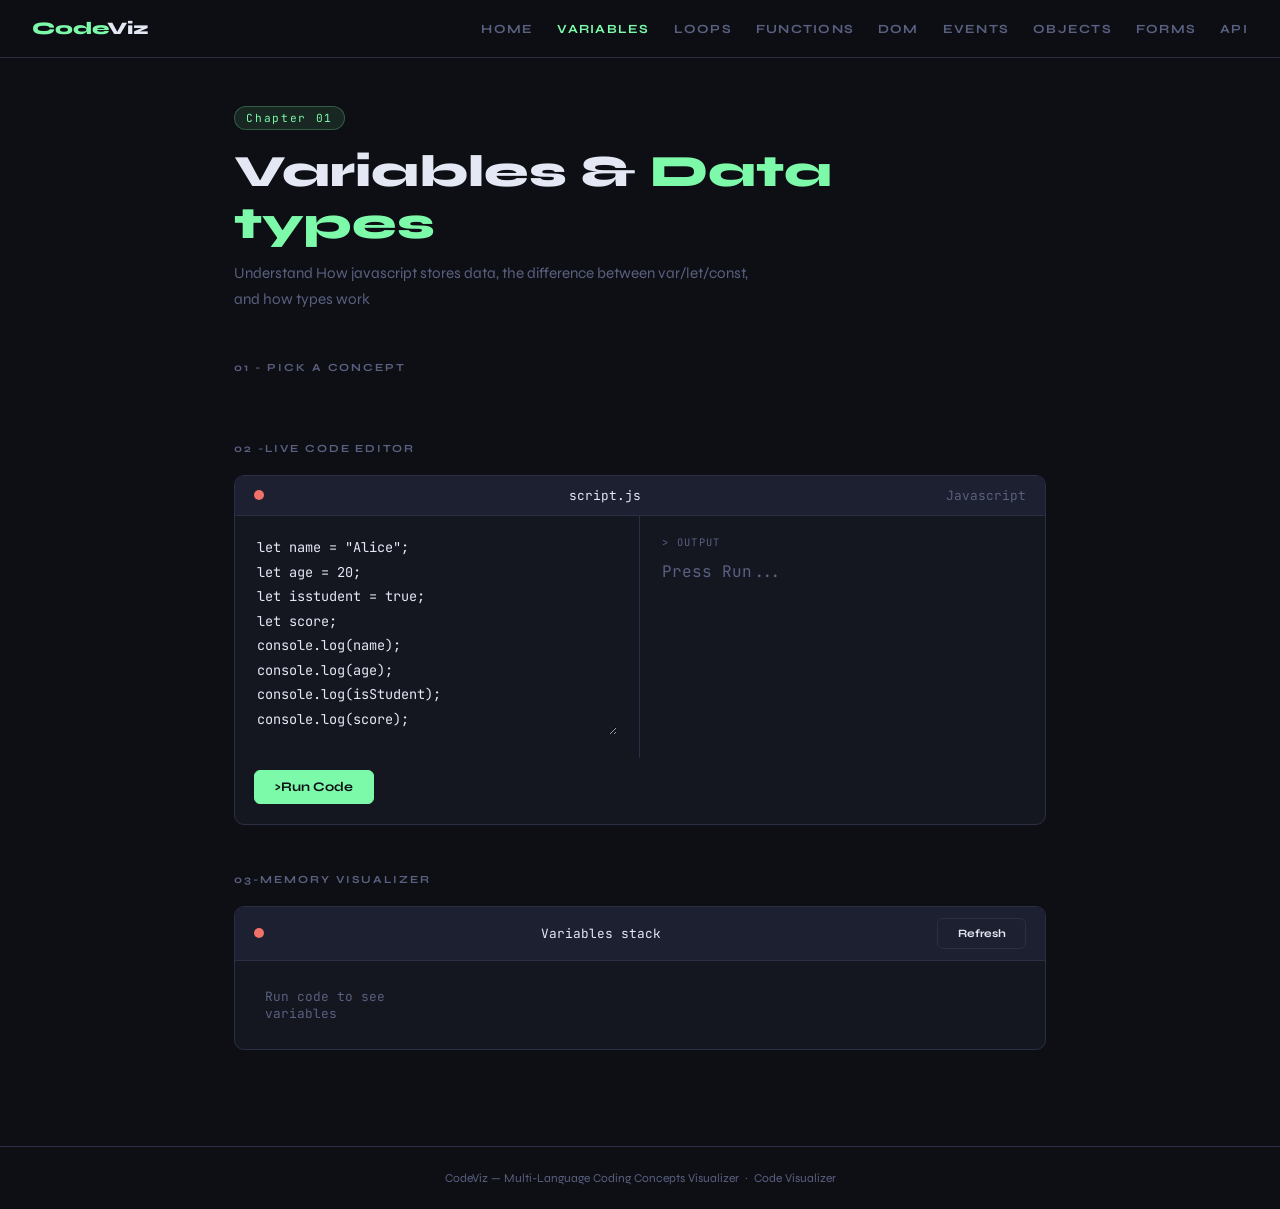
==== variables.html @ dc91229d "Initial commit" ====
<!DOCTYPE html>
<html lang="en">
<head>
  <meta charset="UTF-8"/>
  <meta name="viewport" content="width=device-width, initial-scale=1.0"/>
  <title>Variables - CodeViz</title>
  <link href="https://fonts.googleapis.com/css2?family=JetBrains+Mono:wght@400;600&family=Syne:wght@400;700;800&display=swap" rel="stylesheet"/>
  <link rel="stylesheet" href="style.css"/>
</head>
<body>
    <div id="nav"></div>
    <div class="page">
        <div class="tag">Chapter 01</div>
        <h1>Variables &amp; <em>Data types</em></h1>
        <p class="subtitle">Understand How javascript stores data, the difference between var/let/const, and how types work</p>


        <div class="section">
            <div class="section-label">01 - pick a Concept</div>
            <div class="concept-grid" id="concept-cards"></div>

            <div class="section">
                <div class="section-label">02 -Live Code Editor</div>
                <div class="card">
                    <div class="card-head">
                        <div class="dots"><span class="d-r"><span class="d-y"></span><span class="d-g"></span></div>
                        <div>script.js</div>
                        <div style="color:var(--muted); font-size: 7 rem;">Javascript</div>
                    </div>
                    <div class="editor-wrap">
                        <div class="editor-pane">
                            <textarea id="code-editor" spellcheck="false">let name = "Alice";
let age = 20;
let isstudent = true;
let score;
console.log(name);
console.log(age);
console.log(isStudent);
console.log(score);
console.log(typeof name);
console.log(type of age);


                            </textarea>
                        </div>
                        <div class="output-pane">
                            <div class="output-label">> Output</div>
                            <div id="output-display" style="min-height:160px"><span style="color: var(--muted); font-family: var(--mono);font-size: 8 rem;">Press Run...</span></div>
                        </div>
                    </div>
                    <div style="padding:0.75rem 1.2rem 1.2rem">
                        <button class="btn btn-green" onclick="runCode()">>Run Code</button>
                    </div>
                </div>
            </div>
            <div class="section">
                <div class="section-label">03-Memory Visualizer</div>
                <div class="card">
                    <div class="card-head">
                        <div class="dots"><span class="d-r"><span class="d-y"></span><span class="d-g"></span></div>
                        <div>Variables stack</div>
                        <button class="btn btn-outline" onclick="runCode()" style="padding: 0.2 rem 0.6 rem; font-size: 0.7rem;">Refresh</button>
                    </div>
                    <div class="memory-grid" id="memory-grid">
                        <span style="color: var(--muted); font-family: var(--mono); font-size: 0.8rem; padding: 0.5rem;">Run code to see variables</span>
                    </div>
                </div>
            </div>

            
        </div>
    </div>
    <div id="footer"></div>
    <script src="components.js"></script>
</body>
</html>
---- style.css ----
/* ============================================================
   CodeViz — Global Stylesheet
   Used by: index, variables, loops, functions, dom,
            events, objects, forms, api
   ============================================================ */

/* ── RESET ── */
*, *::before, *::after { box-sizing: border-box; margin: 0; padding: 0; }

/* ── VARIABLES ── */
:root {
  --bg:       #0d0f14;
  --surface:  #141720;
  --surface2: #1c2030;
  --border:   #2a2f45;
  --accent:   #7df9aa;
  --yellow:   #f9c74f;
  --red:      #f07167;
  --blue:     #80b4f9;
  --purple:   #a78bfa;
  --muted:    #5a6080;
  --text:     #e4e8f5;
  --mono:     'JetBrains Mono', monospace;
  --sans:     'Syne', sans-serif;
  --radius:   10px;
}

/* ── BASE ── */
html { scroll-behavior: smooth; }

body {
  background: var(--bg);
  color: var(--text);
  font-family: var(--sans);
  min-height: 100vh;
}

/* ── NAV ── */
nav {
  display: flex;
  align-items: center;
  justify-content: space-between;
  padding: 0 2rem;
  height: 58px;
  background: rgba(13,15,20,.9);
  backdrop-filter: blur(12px);
  border-bottom: 1px solid var(--border);
  position: sticky;
  top: 0;
  z-index: 100;
}
.logo { font-size: 1.1rem; font-weight: 800; color: var(--accent); }
.logo span { color: var(--text); }
.nav-links { display: flex; gap: 1.5rem; }
.nav-links a {
  font-size: .78rem;
  font-weight: 700;
  letter-spacing: .1em;
  text-transform: uppercase;
  color: var(--muted);
  text-decoration: none;
  transition: color .2s;
}
.nav-links a:hover,
.nav-links a.active { color: var(--accent); }

/* ── PAGE WRAPPER ── */
.page {
  max-width: 860px;
  margin: 0 auto;
  padding: 3rem 1.5rem 4rem;
}

/* ── HERO ── */
.tag {
  display: inline-block;
  font-family: var(--mono);
  font-size: .7rem;
  letter-spacing: .15em;
  background: rgba(125,249,170,.1);
  color: var(--accent);
  border: 1px solid rgba(125,249,170,.25);
  padding: .25rem .7rem;
  border-radius: 999px;
  margin-bottom: 1rem;
}
h1 {
  font-size: clamp(1.8rem, 4vw, 2.8rem);
  font-weight: 800;
  line-height: 1.15;
  margin-bottom: .75rem;
}
h1 em { font-style: normal; color: var(--accent); }
.subtitle {
  font-size: .95rem;
  color: var(--muted);
  line-height: 1.7;
  max-width: 520px;
}

/* ── SECTION ── */
.section { margin-top: 3rem; }
.section-label {
  font-size: .68rem;
  font-weight: 700;
  letter-spacing: .18em;
  text-transform: uppercase;
  color: var(--muted);
  margin-bottom: 1.25rem;
}

/* ── CARD ── */
.card {
  background: var(--surface);
  border: 1px solid var(--border);
  border-radius: var(--radius);
  overflow: hidden;
}
.card-head {
  display: flex;
  align-items: center;
  justify-content: space-between;
  padding: .7rem 1.2rem;
  background: var(--surface2);
  border-bottom: 1px solid var(--border);
  font-family: var(--mono);
  font-size: .8rem;
}

/* ── DOTS ── */
.dots { display: flex; gap: .35rem; }
.dots span { width: 10px; height: 10px; border-radius: 50%; }
.d-r { background: var(--red); }
.d-y { background: var(--yellow); }
.d-g { background: var(--accent); }

/* ── TABS ── */
.tabs { display: flex; gap: .5rem; margin-bottom: 1rem; flex-wrap: wrap; }
.tab {
  font-family: var(--mono);
  font-size: .78rem;
  font-weight: 600;
  padding: .4rem 1rem;
  border-radius: 6px;
  cursor: pointer;
  border: 1px solid var(--border);
  color: var(--muted);
  background: var(--surface2);
  transition: all .2s;
}
.tab.active { color: var(--bg); background: var(--accent); border-color: var(--accent); }

/* ── CODE BLOCK ── */
.code-block {
  font-family: var(--mono);
  font-size: .83rem;
  line-height: 1.9;
  padding: 1.2rem 1.4rem;
  white-space: pre-wrap;
}
/* syntax colours */
.kw  { color: var(--purple); }
.str { color: var(--yellow); }
.num { color: var(--blue); }
.fn  { color: var(--blue); }
.cmt { color: var(--muted); }

/* ── TWO-COLUMN LAYOUT ── */
.two-col { display: grid; grid-template-columns: 1fr 1fr; }
@media (max-width: 600px) { .two-col { grid-template-columns: 1fr; } }
.explain {
  padding: 1.2rem 1.4rem;
  font-size: .88rem;
  line-height: 1.75;
  color: var(--muted);
  border-left: 1px solid var(--border);
}

/* ── BUTTONS ── */
.btn {
  font-family: var(--sans);
  font-size: .82rem;
  font-weight: 700;
  padding: .5rem 1.2rem;
  border-radius: 6px;
  cursor: pointer;
  border: 1px solid var(--border);
  transition: opacity .15s, transform .1s;
}
.btn:active { transform: scale(.97); }
.btn:hover  { opacity: .85; }
.btn-green  { background: var(--accent); color: var(--bg); border-color: var(--accent); }
.btn-blue   { background: var(--blue);   color: var(--bg); border-color: var(--blue); }
.btn-yellow { background: var(--yellow); color: var(--bg); border-color: var(--yellow); }
.btn-outline {
  background: var(--surface2);
  color: var(--text);
  border-color: var(--border);
}
.btn-outline:hover { border-color: var(--accent); color: var(--accent); }

/* ── INPUTS ── */
.form-input {
  width: 100%;
  font-family: var(--mono);
  font-size: .85rem;
  padding: .6rem .9rem;
  background: var(--surface2);
  border: 1px solid var(--border);
  color: var(--text);
  border-radius: 7px;
  transition: border-color .2s;
}
.form-input:focus  { outline: none; border-color: var(--accent); }
.form-input.valid  { border-color: var(--accent); }
.form-input.invalid{ border-color: var(--red); }

/* ── TABLE ── */
.table-wrap { overflow-x: auto; }
table { width: 100%; border-collapse: collapse; font-size: .83rem; }
th {
  font-family: var(--mono);
  font-size: .7rem;
  letter-spacing: .1em;
  text-transform: uppercase;
  color: var(--muted);
  text-align: left;
  padding: .7rem 1rem;
  border-bottom: 1px solid var(--border);
}
td {
  padding: .7rem 1rem;
  border-bottom: 1px solid rgba(42,47,69,.6);
  vertical-align: top;
  line-height: 1.6;
}
td:first-child { font-family: var(--mono); font-weight: 600; color: var(--accent); }
tr:last-child td { border-bottom: none; }
tr:hover td { background: var(--surface2); }

/* ── QUIZ ── */
.quiz-q {
  font-size: .95rem;
  font-weight: 700;
  margin-bottom: 1rem;
  line-height: 1.5;
}
.quiz-q code {
  font-family: var(--mono);
  background: var(--surface2);
  padding: .1rem .4rem;
  border-radius: 4px;
  color: var(--yellow);
}
.options { display: flex; flex-direction: column; gap: .5rem; }
.option {
  padding: .75rem 1rem;
  border-radius: 8px;
  cursor: pointer;
  border: 1px solid var(--border);
  background: var(--surface2);
  font-size: .88rem;
  transition: border-color .2s;
}
.option:hover   { border-color: var(--accent); }
.option.correct { border-color: var(--accent); background: rgba(125,249,170,.08); color: var(--accent); }
.option.wrong   { border-color: var(--red);    background: rgba(240,113,103,.08); color: var(--red); }
.option.off     { pointer-events: none; }
.feedback {
  margin-top: 1rem;
  padding: .75rem 1rem;
  border-radius: 8px;
  font-size: .85rem;
  display: none;
}
.feedback.show { display: block; }
.feedback.ok { background: rgba(125,249,170,.07); border: 1px solid rgba(125,249,170,.25); color: var(--accent); }
.feedback.no { background: rgba(240,113,103,.07); border: 1px solid rgba(240,113,103,.25); color: var(--red); }
.next-btn {
  display: none;
  margin-top: 1rem;
  font-family: var(--sans);
  font-size: .82rem;
  font-weight: 700;
  padding: .5rem 1.2rem;
  border-radius: 6px;
  cursor: pointer;
  background: var(--surface2);
  border: 1px solid var(--border);
  color: var(--text);
}
.next-btn.show  { display: inline-block; }
.next-btn:hover { border-color: var(--blue); }
.score-display  { font-family: var(--mono); font-size: .75rem; color: var(--muted); }

/* ── QUIZ AREA PADDING ── */
.quiz-pad { padding: 1.2rem 1.4rem; }

/* ── FOOTER ── */
footer {
  text-align: center;
  padding: 1.5rem;
  color: var(--muted);
  font-size: .75rem;
  border-top: 1px solid var(--border);
  margin-top: 2rem;
}

/* ── INDEX PAGE ── */
/* dot-grid background */
.dot-bg::before {
  content: '';
  position: fixed; inset: 0; z-index: 0;
  background-image: radial-gradient(circle, #2a2f45 1px, transparent 1px);
  background-size: 28px 28px;
  opacity: .45;
  pointer-events: none;
}
.page-z { position: relative; z-index: 1; }

/* hero stats */
.stats { display: flex; gap: 2rem; flex-wrap: wrap; }
.stat-item { display: flex; flex-direction: column; gap: .2rem; }
.stat-num { font-family: var(--mono); font-size: 1.5rem; font-weight: 600; color: var(--text); }
.stat-label { font-size: .72rem; letter-spacing: .1em; text-transform: uppercase; color: var(--muted); }
.stat-divider { width: 1px; background: var(--border); align-self: stretch; }

/* chapter cards */
.chapter-grid {
  display: grid;
  grid-template-columns: repeat(auto-fill, minmax(260px, 1fr));
  gap: 1rem;
}
.chapter-card {
  position: relative;
  background: var(--surface);
  border: 1px solid var(--border);
  border-radius: 10px;
  padding: 1.4rem;
  text-decoration: none;
  color: inherit;
  display: flex; flex-direction: column; gap: .6rem;
  transition: border-color .2s, transform .2s, box-shadow .2s;
  overflow: hidden;
}
.chapter-card::after {
  content: '';
  position: absolute; top: 0; left: 0; right: 0; height: 2px;
  background: var(--card-accent, var(--accent));
  transform: scaleX(0); transform-origin: left;
  transition: transform .25s ease;
}
.chapter-card:hover {
  transform: translateY(-3px);
  border-color: var(--card-accent, var(--accent));
  box-shadow: 0 8px 30px rgba(0,0,0,.35);
}
.chapter-card:hover::after { transform: scaleX(1); }
.chapter-card.locked { opacity: .4; pointer-events: none; }
.card-num { font-family: var(--mono); font-size: .68rem; font-weight: 600; color: var(--card-accent, var(--accent)); letter-spacing: .12em; }
.card-title { font-size: 1.05rem; font-weight: 700; }
.card-desc { font-size: .82rem; color: var(--muted); line-height: 1.65; flex: 1; }
.card-footer { display: flex; align-items: center; justify-content: space-between; margin-top: .4rem; }
.card-langs { display: flex; gap: .3rem; }
.lang-pill { font-family: var(--mono); font-size: .6rem; font-weight: 600; padding: .15rem .45rem; border-radius: 4px; background: var(--surface2); color: var(--muted); border: 1px solid var(--border); }
.status-ready { color: var(--accent); font-family: var(--mono); font-size: .65rem; font-weight: 600; }
.status-soon  { color: var(--muted); font-family: var(--mono); font-size: .65rem; font-weight: 600; }
.card-arrow { position: absolute; bottom: 1.2rem; right: 1.2rem; font-size: .9rem; color: var(--card-accent, var(--accent)); opacity: 0; transform: translateX(-4px); transition: opacity .2s, transform .2s; }
.chapter-card:hover .card-arrow { opacity: 1; transform: translateX(0); }

/* language cards on index */
.lang-row { display: grid; grid-template-columns: repeat(auto-fill, minmax(180px, 1fr)); gap: .75rem; }
.lang-card { background: var(--surface); border: 1px solid var(--border); border-radius: 10px; padding: 1.1rem 1.2rem; display: flex; align-items: center; gap: .85rem; }
.lang-icon { width: 36px; height: 36px; border-radius: 8px; display: flex; align-items: center; justify-content: center; font-family: var(--mono); font-size: .75rem; font-weight: 700; flex-shrink: 0; }
.lang-name { font-size: .9rem; font-weight: 700; margin-bottom: .1rem; }
.lang-role { font-size: .72rem; color: var(--muted); }

/* how-to steps */
.steps { display: flex; flex-direction: column; }
.step { display: flex; gap: 1.2rem; align-items: flex-start; padding: 1.1rem 0; border-bottom: 1px solid var(--border); }
.step:last-child { border-bottom: none; }
.step-num { font-family: var(--mono); font-size: .72rem; font-weight: 600; color: var(--accent); background: rgba(125,249,170,.1); border: 1px solid rgba(125,249,170,.25); width: 32px; height: 32px; border-radius: 50%; display: flex; align-items: center; justify-content: center; flex-shrink: 0; margin-top: .1rem; }
.step-text strong { font-size: .92rem; display: block; margin-bottom: .2rem; }
.step-text span { font-size: .82rem; color: var(--muted); line-height: 1.6; }

/* ── VARIABLES PAGE ── */
.concept-grid { display: grid; grid-template-columns: repeat(auto-fill, minmax(240px, 1fr)); gap: 1rem; }
.concept-card { background: var(--surface); border: 1px solid var(--border); border-radius: var(--radius); padding: 1.2rem; cursor: pointer; transition: border-color .2s, transform .2s; overflow: hidden; position: relative; }
.concept-card::before { content:''; position:absolute; top:0; left:0; right:0; height:2px; background:var(--card-color, var(--accent)); opacity:0; transition:opacity .2s; }
.concept-card:hover, .concept-card.active { transform: translateY(-2px); border-color: var(--card-color, var(--accent)); }
.concept-card:hover::before, .concept-card.active::before { opacity:1; }
.concept-type { font-family: var(--mono); font-size: .65rem; font-weight: 600; letter-spacing: .1em; text-transform: uppercase; color: var(--card-color, var(--accent)); margin-bottom: .4rem; }
.concept-name { font-size: 1rem; font-weight: 700; margin-bottom: .3rem; }
.concept-desc { font-size: .78rem; color: var(--muted); line-height: 1.6; }

/* editor + output */
.editor-wrap { display: grid; grid-template-columns: 1fr 1fr; }
@media (max-width: 600px) { .editor-wrap { grid-template-columns: 1fr; } }
.editor-pane { padding: 1.2rem 1.4rem; border-right: 1px solid var(--border); }
.editor-pane textarea { width:100%; min-height:200px; background:transparent; border:none; outline:none; resize:vertical; font-family:var(--mono); font-size:.85rem; line-height:1.8; color:var(--text); caret-color:var(--accent); }
.output-pane { padding: 1.2rem 1.4rem; }
.output-label { font-family:var(--mono); font-size:.65rem; letter-spacing:.12em; text-transform:uppercase; color:var(--muted); margin-bottom:.75rem; }
.out-line { margin-bottom: .2rem; font-family:var(--mono); font-size:.85rem; }
.type-badge { display:inline-block; font-size:.6rem; padding:.1rem .4rem; border-radius:4px; font-weight:700; letter-spacing:.08em; text-transform:uppercase; margin-right:.4rem; vertical-align:middle; }

/* memory grid */
.memory-grid { display: grid; grid-template-columns: repeat(auto-fill, minmax(130px, 1fr)); gap: .75rem; padding: 1.2rem 1.4rem; }
.mem-cell { background:var(--surface2); border:1px solid var(--border); border-radius:8px; padding:.75rem; }
.mem-addr { font-family:var(--mono); font-size:.58rem; color:var(--muted); margin-bottom:.25rem; }
.mem-name { font-family:var(--mono); font-size:.82rem; font-weight:600; margin-bottom:.15rem; }
.mem-value { font-family:var(--mono); font-size:.88rem; font-weight:700; }
.mem-type { font-size:.58rem; font-weight:700; letter-spacing:.08em; text-transform:uppercase; margin-top:.25rem; opacity:.7; }

/* lang tabs */
.lang-tabs { display:flex; gap:.5rem; padding:.75rem 1.2rem 0; border-bottom:1px solid var(--border); flex-wrap:wrap; }
.lang-tab { font-family:var(--mono); font-size:.75rem; font-weight:600; padding:.4rem .9rem; border-radius:6px 6px 0 0; cursor:pointer; border:1px solid transparent; border-bottom:none; color:var(--muted); background:transparent; transition:all .2s; }
.lang-tab.active { color:var(--text); background:var(--surface); border-color:var(--border); }
.lang-content { display:none; padding:1.2rem 1.4rem; }
.lang-content.active { display:block; }
.lang-content pre { font-family:var(--mono); font-size:.82rem; line-height:1.85; white-space:pre-wrap; }

/* ── LOOPS PAGE ── */
.iter-grid { display:flex; flex-wrap:wrap; gap:.5rem; min-height:60px; align-items:center; padding:1.2rem 1.4rem; }
.iter-box { width:44px; height:44px; display:flex; align-items:center; justify-content:center; font-family:var(--mono); font-size:.9rem; font-weight:600; border-radius:8px; border:2px solid var(--border); background:var(--surface2); color:var(--muted); transition:all .25s; }
.iter-box.active { border-color:var(--accent); background:rgba(125,249,170,.12); color:var(--accent); transform:scale(1.15); }
.iter-box.done   { border-color:var(--border); background:rgba(125,249,170,.05); color:var(--text); }
.viz-controls { display:flex; align-items:center; gap:.75rem; padding:1.2rem 1.4rem 0; flex-wrap:wrap; }
.viz-log { font-family:var(--mono); font-size:.82rem; line-height:1.8; color:var(--muted); min-height:32px; padding:.5rem 1.4rem 1.2rem; }
.viz-log span { color:var(--accent); font-weight:600; }
.speed-label { font-size:.8rem; color:var(--muted); }
select { font-family:var(--mono); font-size:.8rem; padding:.35rem .6rem; background:var(--surface2); border:1px solid var(--border); color:var(--text); border-radius:6px; cursor:pointer; }

/* ── FUNCTIONS PAGE ── */
.demo-wrap { padding: 1.2rem 1.4rem; }
.input-row { display:flex; gap:.6rem; align-items:center; flex-wrap:wrap; margin-bottom:1rem; }
.demo-input { font-family:var(--mono); font-size:.85rem; padding:.5rem .9rem; background:var(--surface2); border:1px solid var(--border); color:var(--text); border-radius:6px; width:110px; }
.demo-input:focus { outline:none; border-color:var(--accent); }
.demo-result { font-family:var(--mono); font-size:.9rem; padding:.75rem 1rem; background:var(--surface2); border-radius:8px; border:1px solid var(--border); min-height:44px; color:var(--accent); }

/* scope visualizer */
.scope-wrap { padding: 1.2rem 1.4rem; }
.scope-intro { font-size:.85rem; color:var(--muted); line-height:1.7; margin-bottom:1.2rem; }
.scope-box { border:1px solid var(--border); border-radius:8px; padding:1rem 1.2rem; margin-bottom:.75rem; position:relative; }
.scope-label { font-family:var(--mono); font-size:.65rem; letter-spacing:.12em; text-transform:uppercase; position:absolute; top:-.65rem; left:.75rem; background:var(--surface); padding:0 .4rem; }
.scope-vars { display:flex; gap:.5rem; flex-wrap:wrap; margin-top:.5rem; }
.var-chip { font-family:var(--mono); font-size:.78rem; padding:.25rem .6rem; border-radius:5px; border:1px solid; }

/* ── DOM PAGE ── */
.sandbox { width:100%; min-height:130px; border:2px dashed var(--border); border-radius:10px; padding:1.5rem; position:relative; }
.sandbox-label { font-family:var(--mono); font-size:.62rem; letter-spacing:.12em; text-transform:uppercase; color:var(--muted); margin-bottom:1rem; }
.dom-controls { display:flex; gap:.6rem; flex-wrap:wrap; margin-bottom:1.2rem; }

/* DOM tree */
.tree { padding:1.2rem 1.4rem; font-family:var(--mono); font-size:.82rem; line-height:2; }
.tree-tag  { color:var(--red); }
.tree-attr { color:var(--yellow); }
.tree-text { color:var(--accent); }

/* ── EVENTS PAGE ── */
.events-grid { display:grid; grid-template-columns:repeat(auto-fill,minmax(190px,1fr)); gap:.75rem; padding:1.2rem 1.4rem; }
.event-chip { background:var(--surface2); border:1px solid var(--border); border-radius:8px; padding:.85rem 1rem; }
.event-name { font-family:var(--mono); font-size:.82rem; font-weight:600; color:var(--purple); margin-bottom:.3rem; }
.event-desc { font-size:.78rem; color:var(--muted); line-height:1.5; }

.play-box { width:100%; min-height:110px; border:2px dashed var(--border); border-radius:10px; display:flex; align-items:center; justify-content:center; flex-direction:column; gap:.4rem; cursor:pointer; transition:all .2s; user-select:none; }
.play-main { font-size:1.1rem; font-weight:700; }
.play-hint { font-size:.75rem; color:var(--muted); font-family:var(--mono); }
.event-log { display:flex; flex-direction:column; gap:.35rem; max-height:160px; overflow-y:auto; margin-top:1rem; }
.log-entry { font-family:var(--mono); font-size:.78rem; padding:.35rem .75rem; background:var(--surface2); border-radius:6px; border-left:3px solid var(--purple); display:flex; justify-content:space-between; }
.log-time  { color:var(--muted); font-size:.7rem; }

.key-input { width:100%; font-family:var(--mono); font-size:.9rem; padding:.75rem 1rem; background:var(--surface2); border:1px solid var(--border); color:var(--text); border-radius:8px; }
.key-input:focus { outline:none; border-color:var(--purple); }
.key-info { display:flex; gap:1rem; margin-top:1rem; flex-wrap:wrap; }
.key-card { background:var(--surface2); border:1px solid var(--border); border-radius:8px; padding:.75rem 1rem; flex:1; min-width:100px; }
.key-label { font-size:.65rem; letter-spacing:.1em; text-transform:uppercase; color:var(--muted); margin-bottom:.3rem; }
.key-val   { font-family:var(--mono); font-size:1rem; font-weight:600; color:var(--purple); }

/* ── OBJECTS PAGE ── */
.builder { padding: 1.2rem 1.4rem; }
.obj-display { background:var(--surface2); border:1px solid var(--border); border-radius:8px; padding:1rem 1.2rem; font-family:var(--mono); font-size:.83rem; line-height:1.9; min-height:80px; margin-top:1rem; }
.obj-key { color:var(--accent); }
.obj-str { color:var(--yellow); }
.obj-num { color:var(--blue); }

.array-viz { padding: 1.2rem 1.4rem; }
.array-row { display:flex; overflow-x:auto; margin-bottom:1rem; }
.array-cell { min-width:60px; text-align:center; }
.array-val { background:var(--surface2); border:1px solid var(--border); padding:.5rem .3rem; font-family:var(--mono); font-size:.85rem; font-weight:600; }
.array-idx { font-family:var(--mono); font-size:.62rem; color:var(--muted); padding:.2rem 0; }
.array-method-row { display:flex; gap:.5rem; flex-wrap:wrap; margin-bottom:.75rem; }
.method-result { font-family:var(--mono); font-size:.82rem; padding:.5rem .85rem; background:var(--surface2); border-radius:6px; border:1px solid var(--border); color:var(--accent); min-height:36px; }

/* ── FORMS PAGE ── */
.form-wrap { padding: 1.5rem 1.4rem; }
.form-group { margin-bottom: 1.25rem; }
.form-label { display:block; font-size:.82rem; font-weight:700; margin-bottom:.4rem; }
.form-hint { font-size:.75rem; margin-top:.35rem; min-height:18px; font-family:var(--mono); }
.hint-ok  { color: var(--accent); }
.hint-err { color: var(--red); }
.strength-bar  { height:4px; border-radius:2px; background:var(--border); margin-top:.5rem; overflow:hidden; }
.strength-fill { height:100%; border-radius:2px; transition:width .3s, background .3s; width:0; }
.submit-btn { width:100%; padding:.75rem; background:var(--accent); color:var(--bg); font-family:var(--sans); font-size:.9rem; font-weight:700; border:none; border-radius:7px; cursor:pointer; margin-top:.5rem; transition:opacity .15s; }
.submit-btn:hover     { opacity: .85; }
.submit-btn:disabled  { opacity: .4; cursor: not-allowed; }
.success-msg { display:none; text-align:center; padding:2rem 1.4rem; }
.success-msg.show { display:block; }

/* ── API PAGE ── */
.flow { display:flex; align-items:center; gap:.5rem; padding:1.4rem; flex-wrap:wrap; justify-content:center; }
.flow-box { background:var(--surface2); border:1px solid var(--border); border-radius:8px; padding:.7rem 1rem; font-size:.82rem; font-weight:700; text-align:center; min-width:90px; }
.flow-arrow { color:var(--muted); font-size:1.1rem; }

.json-box { font-family:var(--mono); font-size:.82rem; line-height:1.8; padding:1rem 1.2rem; background:var(--surface2); border:1px solid var(--border); border-radius:8px; min-height:80px; white-space:pre-wrap; }
.jk { color:var(--accent); } .jv { color:var(--yellow); } .jn { color:var(--purple); }

.fetch-wrap { padding: 1.2rem 1.4rem; }
.fetch-steps { display:flex; flex-direction:column; gap:.5rem; margin-bottom:1.2rem; }
.step-row { display:flex; align-items:center; gap:.75rem; padding:.6rem .85rem; border-radius:7px; border:1px solid var(--border); background:var(--surface2); font-size:.82rem; transition:all .3s; }
.step-row.active { border-color:var(--blue); background:rgba(128,180,249,.08); }
.step-row.done   { border-color:var(--accent); background:rgba(125,249,170,.06); color:var(--accent); }

.user-cards { display:grid; grid-template-columns:repeat(auto-fill,minmax(190px,1fr)); gap:.75rem; margin-top:1rem; }
.user-card { background:var(--surface2); border:1px solid var(--border); border-radius:8px; padding:.85rem 1rem; }
.u-name   { font-weight:700; margin-bottom:.25rem; }
.u-detail { font-family:var(--mono); font-size:.75rem; color:var(--muted); }

/* completion banner */
.complete-banner { margin-top:3rem; padding:2rem; background:rgba(125,249,170,.06); border:1px solid rgba(125,249,170,.2); border-radius:12px; text-align:center; }
.complete-banner a { display:inline-block; margin-top:1.2rem; padding:.6rem 1.5rem; background:var(--accent); color:var(--bg); font-weight:700; border-radius:7px; text-decoration:none; font-size:.88rem; }
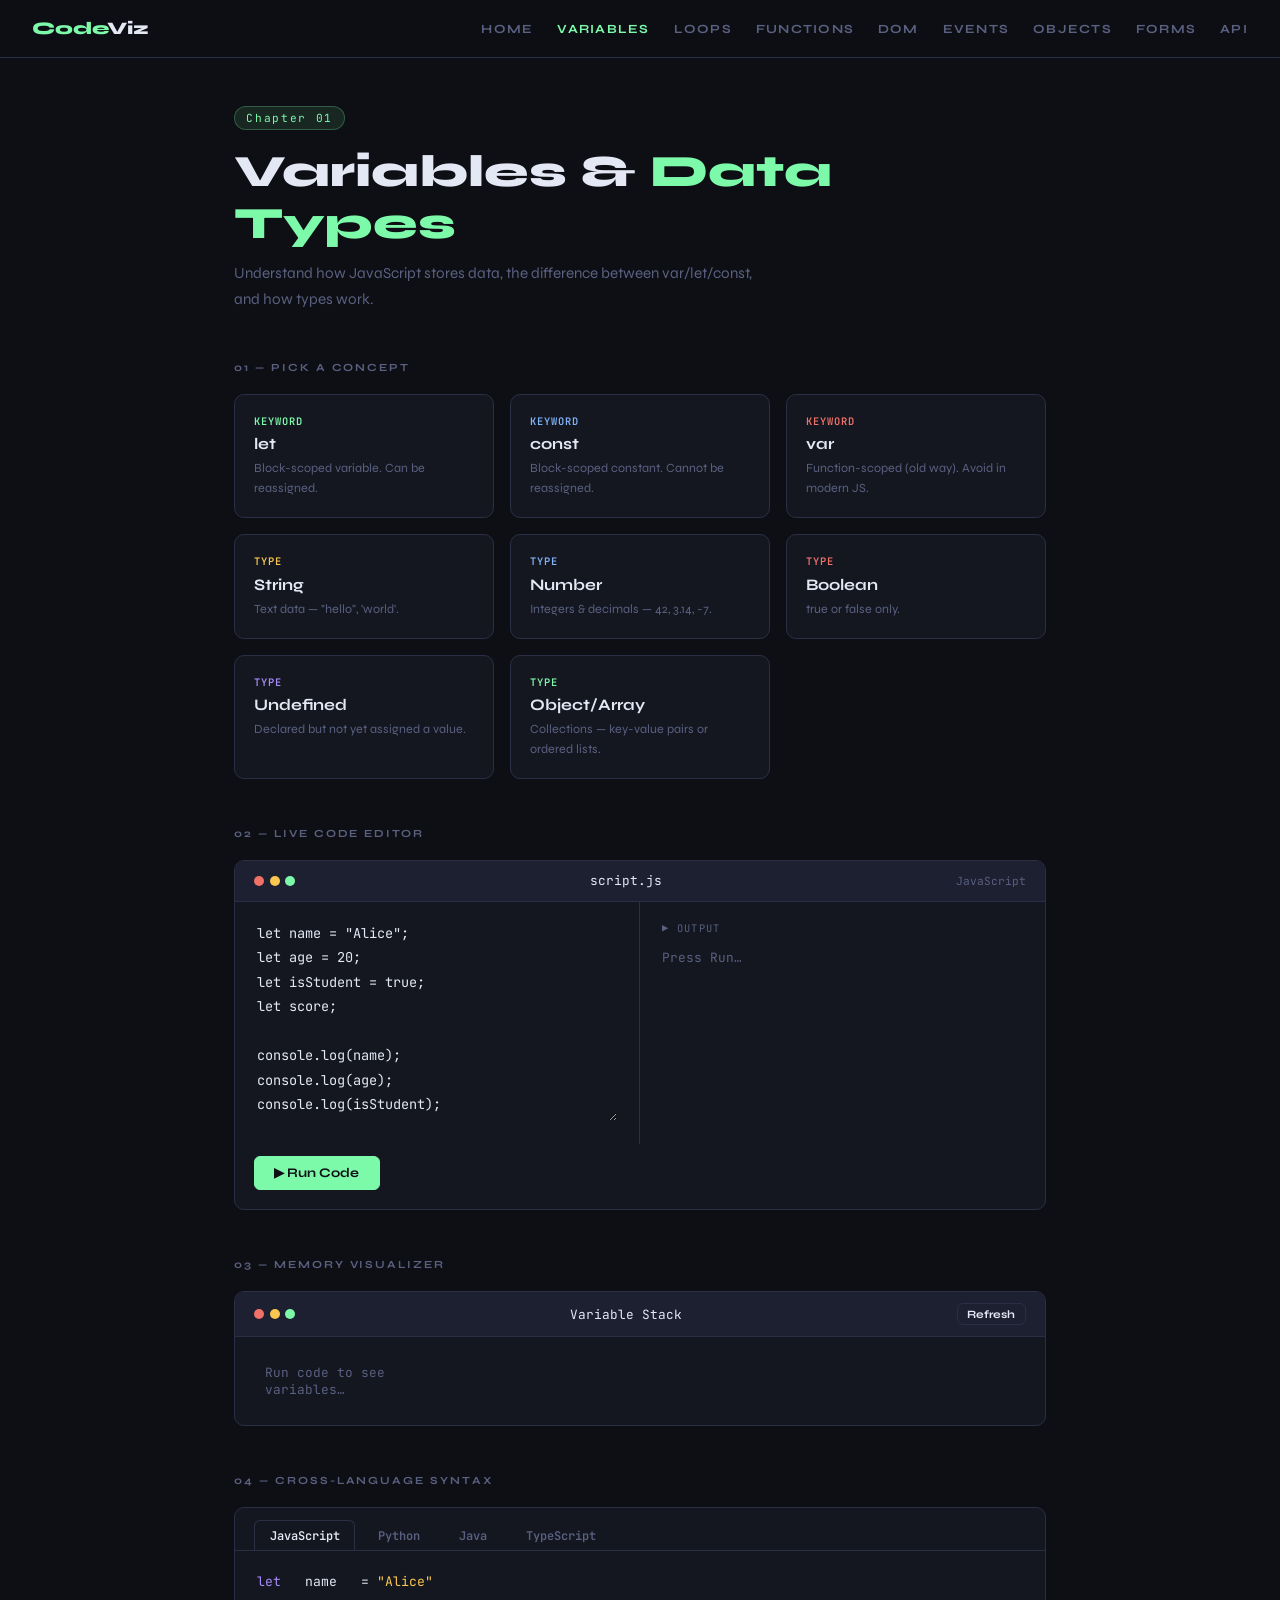
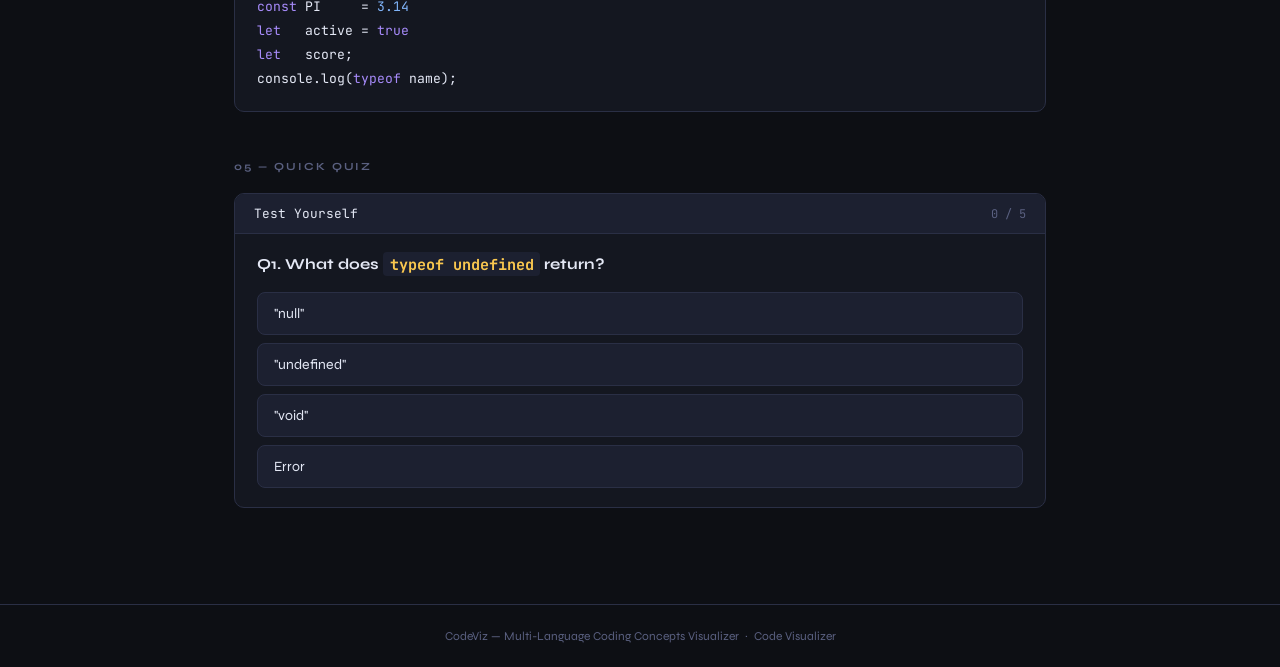
==== commit b907b9e9: "1st commit" ====
--- a/variables.html
+++ b/variables.html
@@ -3,74 +3,220 @@
 <head>
   <meta charset="UTF-8"/>
   <meta name="viewport" content="width=device-width, initial-scale=1.0"/>
-  <title>Variables - CodeViz</title>
+  <title>Variables — CodeViz</title>
   <link href="https://fonts.googleapis.com/css2?family=JetBrains+Mono:wght@400;600&family=Syne:wght@400;700;800&display=swap" rel="stylesheet"/>
   <link rel="stylesheet" href="style.css"/>
 </head>
 <body>
-    <div id="nav"></div>
-    <div class="page">
-        <div class="tag">Chapter 01</div>
-        <h1>Variables &amp; <em>Data types</em></h1>
-        <p class="subtitle">Understand How javascript stores data, the difference between var/let/const, and how types work</p>
-
-
-        <div class="section">
-            <div class="section-label">01 - pick a Concept</div>
-            <div class="concept-grid" id="concept-cards"></div>
-
-            <div class="section">
-                <div class="section-label">02 -Live Code Editor</div>
-                <div class="card">
-                    <div class="card-head">
-                        <div class="dots"><span class="d-r"><span class="d-y"></span><span class="d-g"></span></div>
-                        <div>script.js</div>
-                        <div style="color:var(--muted); font-size: 7 rem;">Javascript</div>
-                    </div>
-                    <div class="editor-wrap">
-                        <div class="editor-pane">
-                            <textarea id="code-editor" spellcheck="false">let name = "Alice";
+<div id="nav"></div>
+<div class="page">
+
+  <div class="tag">Chapter 01</div>
+  <h1>Variables &amp; <em>Data Types</em></h1>
+  <p class="subtitle">Understand how JavaScript stores data, the difference between var/let/const, and how types work.</p>
+
+  <div class="section">
+    <div class="section-label">01 — Pick a Concept</div>
+    <div class="concept-grid" id="concept-cards"></div>
+  </div>
+
+  <div class="section">
+    <div class="section-label">02 — Live Code Editor</div>
+    <div class="card">
+      <div class="card-head">
+        <div class="dots"><span class="d-r"></span><span class="d-y"></span><span class="d-g"></span></div>
+        <div>script.js</div>
+        <div style="color:var(--muted);font-size:.7rem">JavaScript</div>
+      </div>
+      <div class="editor-wrap">
+        <div class="editor-pane">
+          <textarea id="code-editor" spellcheck="false">let name = "Alice";
 let age = 20;
-let isstudent = true;
+let isStudent = true;
 let score;
+
 console.log(name);
 console.log(age);
 console.log(isStudent);
 console.log(score);
 console.log(typeof name);
-console.log(type of age);
-
-
-                            </textarea>
-                        </div>
-                        <div class="output-pane">
-                            <div class="output-label">> Output</div>
-                            <div id="output-display" style="min-height:160px"><span style="color: var(--muted); font-family: var(--mono);font-size: 8 rem;">Press Run...</span></div>
-                        </div>
-                    </div>
-                    <div style="padding:0.75rem 1.2rem 1.2rem">
-                        <button class="btn btn-green" onclick="runCode()">>Run Code</button>
-                    </div>
-                </div>
-            </div>
-            <div class="section">
-                <div class="section-label">03-Memory Visualizer</div>
-                <div class="card">
-                    <div class="card-head">
-                        <div class="dots"><span class="d-r"><span class="d-y"></span><span class="d-g"></span></div>
-                        <div>Variables stack</div>
-                        <button class="btn btn-outline" onclick="runCode()" style="padding: 0.2 rem 0.6 rem; font-size: 0.7rem;">Refresh</button>
-                    </div>
-                    <div class="memory-grid" id="memory-grid">
-                        <span style="color: var(--muted); font-family: var(--mono); font-size: 0.8rem; padding: 0.5rem;">Run code to see variables</span>
-                    </div>
-                </div>
-            </div>
-
-            
+console.log(typeof age);</textarea>
         </div>
-    </div>
-    <div id="footer"></div>
-    <script src="components.js"></script>
+        <div class="output-pane">
+          <div class="output-label">▶ Output</div>
+          <div id="output-display" style="min-height:160px"><span style="color:var(--muted);font-family:var(--mono);font-size:.8rem">Press Run…</span></div>
+        </div>
+      </div>
+      <div style="padding:.75rem 1.2rem 1.2rem">
+        <button class="btn btn-green" onclick="runCode()">▶ Run Code</button>
+      </div>
+    </div>
+  </div>
+
+  <div class="section">
+    <div class="section-label">03 — Memory Visualizer</div>
+    <div class="card">
+      <div class="card-head">
+        <div class="dots"><span class="d-r"></span><span class="d-y"></span><span class="d-g"></span></div>
+        <div>Variable Stack</div>
+        <button class="btn btn-outline" onclick="runCode()" style="padding:.2rem .6rem;font-size:.7rem">Refresh</button>
+      </div>
+      <div class="memory-grid" id="memory-grid">
+        <span style="color:var(--muted);font-family:var(--mono);font-size:.8rem;padding:.5rem">Run code to see variables…</span>
+      </div>
+    </div>
+  </div>
+
+  <div class="section">
+    <div class="section-label">04 — Cross-Language Syntax</div>
+    <div class="card">
+      <div class="lang-tabs" id="lang-tabs">
+        <button class="lang-tab active" data-lang="js">JavaScript</button>
+        <button class="lang-tab" data-lang="py">Python</button>
+        <button class="lang-tab" data-lang="java">Java</button>
+        <button class="lang-tab" data-lang="ts">TypeScript</button>
+      </div>
+      <div id="lang-js"   class="lang-content active"></div>
+      <div id="lang-py"   class="lang-content"></div>
+      <div id="lang-java" class="lang-content"></div>
+      <div id="lang-ts"   class="lang-content"></div>
+    </div>
+  </div>
+
+  <div class="section">
+    <div class="section-label">05 — Quick Quiz</div>
+    <div class="card">
+      <div class="card-head"><div>Test Yourself</div><div class="score-display" id="score-display">0 / 5</div></div>
+      <div class="quiz-pad" id="quiz-area"></div>
+    </div>
+  </div>
+
+</div>
+<div id="footer"></div>
+<script src="components.js"></script>
+<script>
+const concepts = [
+  { type:"keyword", color:"var(--accent)",  name:"let",          desc:"Block-scoped variable. Can be reassigned." },
+  { type:"keyword", color:"var(--blue)",    name:"const",        desc:"Block-scoped constant. Cannot be reassigned." },
+  { type:"keyword", color:"var(--red)",     name:"var",          desc:"Function-scoped (old way). Avoid in modern JS." },
+  { type:"type",    color:"var(--yellow)",  name:"String",       desc:'Text data — "hello", \'world\'.' },
+  { type:"type",    color:"var(--blue)",    name:"Number",       desc:"Integers & decimals — 42, 3.14, -7." },
+  { type:"type",    color:"var(--red)",     name:"Boolean",      desc:"true or false only." },
+  { type:"type",    color:"var(--purple)",  name:"Undefined",    desc:"Declared but not yet assigned a value." },
+  { type:"type",    color:"var(--accent)",  name:"Object/Array", desc:"Collections — key-value pairs or ordered lists." },
+];
+
+const snippets = {
+  "let":         `let x = 10;\nlet name = "Alice";\nx = 20;\nconsole.log(x);\nconsole.log(name);`,
+  "const":       `const PI = 3.14;\nconst app = "CodeViz";\nconsole.log(PI);\nconsole.log(app);`,
+  "var":         `var old = "avoid me";\nvar old = "redeclared";\nconsole.log(old);\nconsole.log(typeof old);`,
+  "String":      `let s1 = "Hello";\nlet s2 = 'World';\nconsole.log(s1 + " " + s2);\nconsole.log(typeof s1);\nconsole.log(s1.length);`,
+  "Number":      `let n1 = 42;\nlet n2 = 3.14;\nconsole.log(n1 + n2);\nconsole.log(typeof n1);\nconsole.log(isNaN("abc"));`,
+  "Boolean":     `let t = true;\nlet f = false;\nconsole.log(typeof t);\nconsole.log(t && f);\nconsole.log(t || f);`,
+  "Undefined":   `let x;\nconsole.log(x);\nconsole.log(typeof x);\nx = 5;\nconsole.log(x);`,
+  "Object/Array":`let obj = { name:"Alice", age:20 };\nlet arr = [1, 2, 3];\nconsole.log(obj.name);\nconsole.log(arr[0]);\nconsole.log(typeof obj);`,
+};
+
+const langSnippets = {
+  js:   `<span class="kw">let</span>   name   = <span class="str">"Alice"</span>\n<span class="kw">const</span> PI     = <span class="num">3.14</span>\n<span class="kw">let</span>   active = <span class="kw">true</span>\n<span class="kw">let</span>   score;\nconsole.log(<span class="kw">typeof</span> name);`,
+  py:   `name   = <span class="str">"Alice"</span>\nPI     = <span class="num">3.14</span>\nactive = <span class="kw">True</span>\nscore  = <span class="kw">None</span>\nprint(type(name))`,
+  java: `<span class="kw">String</span>  name   = <span class="str">"Alice"</span>;\n<span class="kw">double</span>  pi     = <span class="num">3.14</span>;\n<span class="kw">boolean</span> active = <span class="kw">true</span>;\n<span class="kw">final double</span> PI = <span class="num">3.14159</span>;\nSystem.out.println(name);`,
+  ts:   `<span class="kw">let</span>   name   : <span class="kw">string</span>  = <span class="str">"Alice"</span>;\n<span class="kw">const</span> PI     : <span class="kw">number</span>  = <span class="num">3.14</span>;\n<span class="kw">let</span>   active : <span class="kw">boolean</span> = <span class="kw">true</span>;`,
+};
+
+const grid = document.getElementById("concept-cards");
+concepts.forEach(c => {
+  const d = document.createElement("div");
+  d.className = "concept-card";
+  d.style.setProperty("--card-color", c.color);
+  d.innerHTML = `<div class="concept-type">${c.type}</div><div class="concept-name">${c.name}</div><div class="concept-desc">${c.desc}</div>`;
+  d.onclick = () => {
+    document.querySelectorAll(".concept-card").forEach(el => el.classList.remove("active"));
+    d.classList.add("active");
+    document.getElementById("code-editor").value = snippets[c.name] || "";
+    runCode();
+  };
+  grid.appendChild(d);
+});
+
+
+function runCode() {
+  const code = document.getElementById("code-editor").value;
+  const out = document.getElementById("output-display");
+  const logs = [];
+  const fc = { log: (...a) => logs.push(a.map(smartStr)) };
+  try {
+    new Function("console", code)(fc);
+    out.innerHTML = logs.map(vals => {
+      const raw = vals.join(" ");
+      const t = inferType(raw);
+      const col = typeColor(t);
+      return `<div class="out-line"><span class="type-badge" style="background:${col}22;color:${col}">${t}</span><span style="color:${col}">${raw}</span></div>`;
+    }).join("") || `<span style="color:var(--muted);font-family:var(--mono);font-size:.8rem">No output.</span>`;
+  } catch(e) {
+    out.innerHTML = `<span style="color:var(--red);font-family:var(--mono);font-size:.8rem">✖ ${e.message}</span>`;
+  }
+  updateMemory(code);
+}
+
+function smartStr(v){ if(v===undefined)return"undefined"; if(v===null)return"null"; try{return JSON.stringify(v);}catch{return String(v);} }
+function inferType(v){ if(v==="undefined")return"undefined"; if(v==="true"||v==="false")return"boolean"; if(!isNaN(v)&&v!=="")return"number"; if(v.startsWith('"')||v.startsWith("'"))return"string"; return"string"; }
+function typeColor(t){ return({string:"var(--yellow)",number:"var(--blue)",boolean:"var(--red)",undefined:"var(--purple)"}[t]||"var(--text)"); }
+
+function updateMemory(code) {
+  const grid = document.getElementById("memory-grid");
+  const vars = [];
+  code.split("\n").forEach(line => {
+    const m = line.match(/^\s*(let|const|var)\s+(\w+)\s*=\s*(.+?);?\s*(?:\/\/.*)?$/);
+    if (!m) return;
+    let val; try { val = eval(m[3]); } catch { val = m[3].trim(); }
+    vars.push({ keyword:m[1], name:m[2], val });
+  });
+  if (!vars.length) { grid.innerHTML = `<span style="color:var(--muted);font-family:var(--mono);font-size:.8rem;padding:.5rem">No variables detected…</span>`; return; }
+  const addrs = ["0x1a4c","0x1a50","0x1a58","0x1a60","0x1a68","0x1a70"];
+  const kCol = { let:"var(--accent)", const:"var(--blue)", var:"var(--red)" };
+  grid.innerHTML = vars.map((v,i) => {
+    const t = v.val===undefined?"undefined":Array.isArray(v.val)?"array":typeof v.val;
+    const col = typeColor(t);
+    return `<div class="mem-cell" style="border-color:${col}44">
+      <div class="mem-addr">${addrs[i]||"0x???"}</div>
+      <div class="mem-name"><span style="color:${kCol[v.keyword]};font-size:.68rem">${v.keyword}</span> ${v.name}</div>
+      <div class="mem-value" style="color:${col}">${smartStr(v.val)}</div>
+      <div class="mem-type" style="color:${col}">${t}</div>
+    </div>`;
+  }).join("");
+}
+
+
+Object.entries(langSnippets).forEach(([lang, html]) => {
+  document.getElementById(`lang-${lang}`).innerHTML = `<pre>${html}</pre>`;
+});
+document.querySelectorAll(".lang-tab").forEach(btn => {
+  btn.addEventListener("click", () => {
+    document.querySelectorAll(".lang-tab").forEach(t => t.classList.remove("active"));
+    document.querySelectorAll(".lang-content").forEach(c => c.classList.remove("active"));
+    btn.classList.add("active");
+    document.getElementById(`lang-${btn.dataset.lang}`).classList.add("active");
+  });
+});
+
+
+const questions = [
+  { q:`What does <code>typeof undefined</code> return?`, opts:['"null"','"undefined"','"void"','Error'], ans:1, exp:'typeof on an unassigned variable returns the string "undefined".' },
+  { q:`Which keyword creates a constant?`, opts:["var","let","const","fixed"], ans:2, exp:'const declares a binding that cannot be reassigned after creation.' },
+  { q:`What does <code>typeof 42</code> return?`, opts:['"integer"','"int"','"number"','"float"'], ans:2, exp:'JS has only one numeric type. typeof always returns "number".' },
+  { q:`Which is NOT a primitive type in JavaScript?`, opts:["string","boolean","array","number"], ans:2, exp:'Arrays are objects in JS — typeof [] returns "object".' },
+  { q:`Python equivalent of JS <code>undefined</code>?`, opts:["void","null","None","NaN"], ans:2, exp:'Python uses None to represent no value. Java uses null.' },
+];
+let qi=0, qs=0;
+function renderQuiz(){
+  if(qi>=questions.length){ document.getElementById("quiz-area").innerHTML=`<div style="text-align:center;padding:1rem"><div style="font-size:2rem">🎉</div><div style="font-weight:700;margin:.5rem 0">Score: ${qs} / ${questions.length}</div><button class="next-btn show" onclick="qi=0;qs=0;renderQuiz()">Try Again</button></div>`; return; }
+  const q=questions[qi];
+  document.getElementById("score-display").textContent=`${qs} / ${questions.length}`;
+  document.getElementById("quiz-area").innerHTML=`<div class="quiz-q">Q${qi+1}. ${q.q}</div><div class="options">${q.opts.map((o,i)=>`<div class="option" onclick="pick(${i})">${o}</div>`).join("")}</div><div class="feedback" id="fb"></div><button class="next-btn" id="nxt" onclick="qi++;renderQuiz()">Next →</button>`;
+}
+function pick(i){ const q=questions[qi]; document.querySelectorAll(".option").forEach((el,j)=>{el.classList.add("off");if(j===q.ans)el.classList.add("correct");if(j===i&&i!==q.ans)el.classList.add("wrong");}); const fb=document.getElementById("fb"); if(i===q.ans){qs++;fb.className="feedback show ok";fb.textContent="✓ "+q.exp;}else{fb.className="feedback show no";fb.textContent="✗ "+q.exp;} document.getElementById("score-display").textContent=`${qs} / ${questions.length}`; document.getElementById("nxt").classList.add("show"); }
+renderQuiz();
+</script>
 </body>
 </html>
--- a/style.css
+++ b/style.css
@@ -1,13 +1,7 @@
-/* ============================================================
-   CodeViz — Global Stylesheet
-   Used by: index, variables, loops, functions, dom,
-            events, objects, forms, api
-   ============================================================ */
-
-/* ── RESET ── */
+
 *, *::before, *::after { box-sizing: border-box; margin: 0; padding: 0; }
 
-/* ── VARIABLES ── */
+
 :root {
   --bg:       #0d0f14;
   --surface:  #141720;
@@ -25,7 +19,6 @@
   --radius:   10px;
 }
 
-/* ── BASE ── */
 html { scroll-behavior: smooth; }
 
 body {
@@ -35,7 +28,6 @@
   min-height: 100vh;
 }
 
-/* ── NAV ── */
 nav {
   display: flex;
   align-items: center;
@@ -64,14 +56,12 @@
 .nav-links a:hover,
 .nav-links a.active { color: var(--accent); }
 
-/* ── PAGE WRAPPER ── */
 .page {
   max-width: 860px;
   margin: 0 auto;
   padding: 3rem 1.5rem 4rem;
 }
 
-/* ── HERO ── */
 .tag {
   display: inline-block;
   font-family: var(--mono);
@@ -98,7 +88,6 @@
   max-width: 520px;
 }
 
-/* ── SECTION ── */
 .section { margin-top: 3rem; }
 .section-label {
   font-size: .68rem;
@@ -109,7 +98,6 @@
   margin-bottom: 1.25rem;
 }
 
-/* ── CARD ── */
 .card {
   background: var(--surface);
   border: 1px solid var(--border);
@@ -127,14 +115,12 @@
   font-size: .8rem;
 }
 
-/* ── DOTS ── */
 .dots { display: flex; gap: .35rem; }
 .dots span { width: 10px; height: 10px; border-radius: 50%; }
 .d-r { background: var(--red); }
 .d-y { background: var(--yellow); }
 .d-g { background: var(--accent); }
 
-/* ── TABS ── */
 .tabs { display: flex; gap: .5rem; margin-bottom: 1rem; flex-wrap: wrap; }
 .tab {
   font-family: var(--mono);
@@ -150,7 +136,6 @@
 }
 .tab.active { color: var(--bg); background: var(--accent); border-color: var(--accent); }
 
-/* ── CODE BLOCK ── */
 .code-block {
   font-family: var(--mono);
   font-size: .83rem;
@@ -158,14 +143,12 @@
   padding: 1.2rem 1.4rem;
   white-space: pre-wrap;
 }
-/* syntax colours */
 .kw  { color: var(--purple); }
 .str { color: var(--yellow); }
 .num { color: var(--blue); }
 .fn  { color: var(--blue); }
 .cmt { color: var(--muted); }
 
-/* ── TWO-COLUMN LAYOUT ── */
 .two-col { display: grid; grid-template-columns: 1fr 1fr; }
 @media (max-width: 600px) { .two-col { grid-template-columns: 1fr; } }
 .explain {
@@ -176,7 +159,6 @@
   border-left: 1px solid var(--border);
 }
 
-/* ── BUTTONS ── */
 .btn {
   font-family: var(--sans);
   font-size: .82rem;
@@ -199,7 +181,6 @@
 }
 .btn-outline:hover { border-color: var(--accent); color: var(--accent); }
 
-/* ── INPUTS ── */
 .form-input {
   width: 100%;
   font-family: var(--mono);
@@ -215,7 +196,6 @@
 .form-input.valid  { border-color: var(--accent); }
 .form-input.invalid{ border-color: var(--red); }
 
-/* ── TABLE ── */
 .table-wrap { overflow-x: auto; }
 table { width: 100%; border-collapse: collapse; font-size: .83rem; }
 th {
@@ -238,7 +218,6 @@
 tr:last-child td { border-bottom: none; }
 tr:hover td { background: var(--surface2); }
 
-/* ── QUIZ ── */
 .quiz-q {
   font-size: .95rem;
   font-weight: 700;
@@ -293,10 +272,8 @@
 .next-btn:hover { border-color: var(--blue); }
 .score-display  { font-family: var(--mono); font-size: .75rem; color: var(--muted); }
 
-/* ── QUIZ AREA PADDING ── */
 .quiz-pad { padding: 1.2rem 1.4rem; }
 
-/* ── FOOTER ── */
 footer {
   text-align: center;
   padding: 1.5rem;
@@ -306,8 +283,6 @@
   margin-top: 2rem;
 }
 
-/* ── INDEX PAGE ── */
-/* dot-grid background */
 .dot-bg::before {
   content: '';
   position: fixed; inset: 0; z-index: 0;
@@ -318,14 +293,12 @@
 }
 .page-z { position: relative; z-index: 1; }
 
-/* hero stats */
 .stats { display: flex; gap: 2rem; flex-wrap: wrap; }
 .stat-item { display: flex; flex-direction: column; gap: .2rem; }
 .stat-num { font-family: var(--mono); font-size: 1.5rem; font-weight: 600; color: var(--text); }
 .stat-label { font-size: .72rem; letter-spacing: .1em; text-transform: uppercase; color: var(--muted); }
 .stat-divider { width: 1px; background: var(--border); align-self: stretch; }
 
-/* chapter cards */
 .chapter-grid {
   display: grid;
   grid-template-columns: repeat(auto-fill, minmax(260px, 1fr));
@@ -368,14 +341,12 @@
 .card-arrow { position: absolute; bottom: 1.2rem; right: 1.2rem; font-size: .9rem; color: var(--card-accent, var(--accent)); opacity: 0; transform: translateX(-4px); transition: opacity .2s, transform .2s; }
 .chapter-card:hover .card-arrow { opacity: 1; transform: translateX(0); }
 
-/* language cards on index */
 .lang-row { display: grid; grid-template-columns: repeat(auto-fill, minmax(180px, 1fr)); gap: .75rem; }
 .lang-card { background: var(--surface); border: 1px solid var(--border); border-radius: 10px; padding: 1.1rem 1.2rem; display: flex; align-items: center; gap: .85rem; }
 .lang-icon { width: 36px; height: 36px; border-radius: 8px; display: flex; align-items: center; justify-content: center; font-family: var(--mono); font-size: .75rem; font-weight: 700; flex-shrink: 0; }
 .lang-name { font-size: .9rem; font-weight: 700; margin-bottom: .1rem; }
 .lang-role { font-size: .72rem; color: var(--muted); }
 
-/* how-to steps */
 .steps { display: flex; flex-direction: column; }
 .step { display: flex; gap: 1.2rem; align-items: flex-start; padding: 1.1rem 0; border-bottom: 1px solid var(--border); }
 .step:last-child { border-bottom: none; }
@@ -383,7 +354,6 @@
 .step-text strong { font-size: .92rem; display: block; margin-bottom: .2rem; }
 .step-text span { font-size: .82rem; color: var(--muted); line-height: 1.6; }
 
-/* ── VARIABLES PAGE ── */
 .concept-grid { display: grid; grid-template-columns: repeat(auto-fill, minmax(240px, 1fr)); gap: 1rem; }
 .concept-card { background: var(--surface); border: 1px solid var(--border); border-radius: var(--radius); padding: 1.2rem; cursor: pointer; transition: border-color .2s, transform .2s; overflow: hidden; position: relative; }
 .concept-card::before { content:''; position:absolute; top:0; left:0; right:0; height:2px; background:var(--card-color, var(--accent)); opacity:0; transition:opacity .2s; }
@@ -393,7 +363,6 @@
 .concept-name { font-size: 1rem; font-weight: 700; margin-bottom: .3rem; }
 .concept-desc { font-size: .78rem; color: var(--muted); line-height: 1.6; }
 
-/* editor + output */
 .editor-wrap { display: grid; grid-template-columns: 1fr 1fr; }
 @media (max-width: 600px) { .editor-wrap { grid-template-columns: 1fr; } }
 .editor-pane { padding: 1.2rem 1.4rem; border-right: 1px solid var(--border); }
@@ -403,7 +372,6 @@
 .out-line { margin-bottom: .2rem; font-family:var(--mono); font-size:.85rem; }
 .type-badge { display:inline-block; font-size:.6rem; padding:.1rem .4rem; border-radius:4px; font-weight:700; letter-spacing:.08em; text-transform:uppercase; margin-right:.4rem; vertical-align:middle; }
 
-/* memory grid */
 .memory-grid { display: grid; grid-template-columns: repeat(auto-fill, minmax(130px, 1fr)); gap: .75rem; padding: 1.2rem 1.4rem; }
 .mem-cell { background:var(--surface2); border:1px solid var(--border); border-radius:8px; padding:.75rem; }
 .mem-addr { font-family:var(--mono); font-size:.58rem; color:var(--muted); margin-bottom:.25rem; }
@@ -411,7 +379,6 @@
 .mem-value { font-family:var(--mono); font-size:.88rem; font-weight:700; }
 .mem-type { font-size:.58rem; font-weight:700; letter-spacing:.08em; text-transform:uppercase; margin-top:.25rem; opacity:.7; }
 
-/* lang tabs */
 .lang-tabs { display:flex; gap:.5rem; padding:.75rem 1.2rem 0; border-bottom:1px solid var(--border); flex-wrap:wrap; }
 .lang-tab { font-family:var(--mono); font-size:.75rem; font-weight:600; padding:.4rem .9rem; border-radius:6px 6px 0 0; cursor:pointer; border:1px solid transparent; border-bottom:none; color:var(--muted); background:transparent; transition:all .2s; }
 .lang-tab.active { color:var(--text); background:var(--surface); border-color:var(--border); }
@@ -419,7 +386,6 @@
 .lang-content.active { display:block; }
 .lang-content pre { font-family:var(--mono); font-size:.82rem; line-height:1.85; white-space:pre-wrap; }
 
-/* ── LOOPS PAGE ── */
 .iter-grid { display:flex; flex-wrap:wrap; gap:.5rem; min-height:60px; align-items:center; padding:1.2rem 1.4rem; }
 .iter-box { width:44px; height:44px; display:flex; align-items:center; justify-content:center; font-family:var(--mono); font-size:.9rem; font-weight:600; border-radius:8px; border:2px solid var(--border); background:var(--surface2); color:var(--muted); transition:all .25s; }
 .iter-box.active { border-color:var(--accent); background:rgba(125,249,170,.12); color:var(--accent); transform:scale(1.15); }
@@ -430,14 +396,12 @@
 .speed-label { font-size:.8rem; color:var(--muted); }
 select { font-family:var(--mono); font-size:.8rem; padding:.35rem .6rem; background:var(--surface2); border:1px solid var(--border); color:var(--text); border-radius:6px; cursor:pointer; }
 
-/* ── FUNCTIONS PAGE ── */
 .demo-wrap { padding: 1.2rem 1.4rem; }
 .input-row { display:flex; gap:.6rem; align-items:center; flex-wrap:wrap; margin-bottom:1rem; }
 .demo-input { font-family:var(--mono); font-size:.85rem; padding:.5rem .9rem; background:var(--surface2); border:1px solid var(--border); color:var(--text); border-radius:6px; width:110px; }
 .demo-input:focus { outline:none; border-color:var(--accent); }
 .demo-result { font-family:var(--mono); font-size:.9rem; padding:.75rem 1rem; background:var(--surface2); border-radius:8px; border:1px solid var(--border); min-height:44px; color:var(--accent); }
 
-/* scope visualizer */
 .scope-wrap { padding: 1.2rem 1.4rem; }
 .scope-intro { font-size:.85rem; color:var(--muted); line-height:1.7; margin-bottom:1.2rem; }
 .scope-box { border:1px solid var(--border); border-radius:8px; padding:1rem 1.2rem; margin-bottom:.75rem; position:relative; }
@@ -445,18 +409,15 @@
 .scope-vars { display:flex; gap:.5rem; flex-wrap:wrap; margin-top:.5rem; }
 .var-chip { font-family:var(--mono); font-size:.78rem; padding:.25rem .6rem; border-radius:5px; border:1px solid; }
 
-/* ── DOM PAGE ── */
 .sandbox { width:100%; min-height:130px; border:2px dashed var(--border); border-radius:10px; padding:1.5rem; position:relative; }
 .sandbox-label { font-family:var(--mono); font-size:.62rem; letter-spacing:.12em; text-transform:uppercase; color:var(--muted); margin-bottom:1rem; }
 .dom-controls { display:flex; gap:.6rem; flex-wrap:wrap; margin-bottom:1.2rem; }
 
-/* DOM tree */
 .tree { padding:1.2rem 1.4rem; font-family:var(--mono); font-size:.82rem; line-height:2; }
 .tree-tag  { color:var(--red); }
 .tree-attr { color:var(--yellow); }
 .tree-text { color:var(--accent); }
 
-/* ── EVENTS PAGE ── */
 .events-grid { display:grid; grid-template-columns:repeat(auto-fill,minmax(190px,1fr)); gap:.75rem; padding:1.2rem 1.4rem; }
 .event-chip { background:var(--surface2); border:1px solid var(--border); border-radius:8px; padding:.85rem 1rem; }
 .event-name { font-family:var(--mono); font-size:.82rem; font-weight:600; color:var(--purple); margin-bottom:.3rem; }
@@ -476,7 +437,6 @@
 .key-label { font-size:.65rem; letter-spacing:.1em; text-transform:uppercase; color:var(--muted); margin-bottom:.3rem; }
 .key-val   { font-family:var(--mono); font-size:1rem; font-weight:600; color:var(--purple); }
 
-/* ── OBJECTS PAGE ── */
 .builder { padding: 1.2rem 1.4rem; }
 .obj-display { background:var(--surface2); border:1px solid var(--border); border-radius:8px; padding:1rem 1.2rem; font-family:var(--mono); font-size:.83rem; line-height:1.9; min-height:80px; margin-top:1rem; }
 .obj-key { color:var(--accent); }
@@ -491,7 +451,6 @@
 .array-method-row { display:flex; gap:.5rem; flex-wrap:wrap; margin-bottom:.75rem; }
 .method-result { font-family:var(--mono); font-size:.82rem; padding:.5rem .85rem; background:var(--surface2); border-radius:6px; border:1px solid var(--border); color:var(--accent); min-height:36px; }
 
-/* ── FORMS PAGE ── */
 .form-wrap { padding: 1.5rem 1.4rem; }
 .form-group { margin-bottom: 1.25rem; }
 .form-label { display:block; font-size:.82rem; font-weight:700; margin-bottom:.4rem; }
@@ -506,7 +465,6 @@
 .success-msg { display:none; text-align:center; padding:2rem 1.4rem; }
 .success-msg.show { display:block; }
 
-/* ── API PAGE ── */
 .flow { display:flex; align-items:center; gap:.5rem; padding:1.4rem; flex-wrap:wrap; justify-content:center; }
 .flow-box { background:var(--surface2); border:1px solid var(--border); border-radius:8px; padding:.7rem 1rem; font-size:.82rem; font-weight:700; text-align:center; min-width:90px; }
 .flow-arrow { color:var(--muted); font-size:1.1rem; }
@@ -525,6 +483,5 @@
 .u-name   { font-weight:700; margin-bottom:.25rem; }
 .u-detail { font-family:var(--mono); font-size:.75rem; color:var(--muted); }
 
-/* completion banner */
 .complete-banner { margin-top:3rem; padding:2rem; background:rgba(125,249,170,.06); border:1px solid rgba(125,249,170,.2); border-radius:12px; text-align:center; }
 .complete-banner a { display:inline-block; margin-top:1.2rem; padding:.6rem 1.5rem; background:var(--accent); color:var(--bg); font-weight:700; border-radius:7px; text-decoration:none; font-size:.88rem; }
